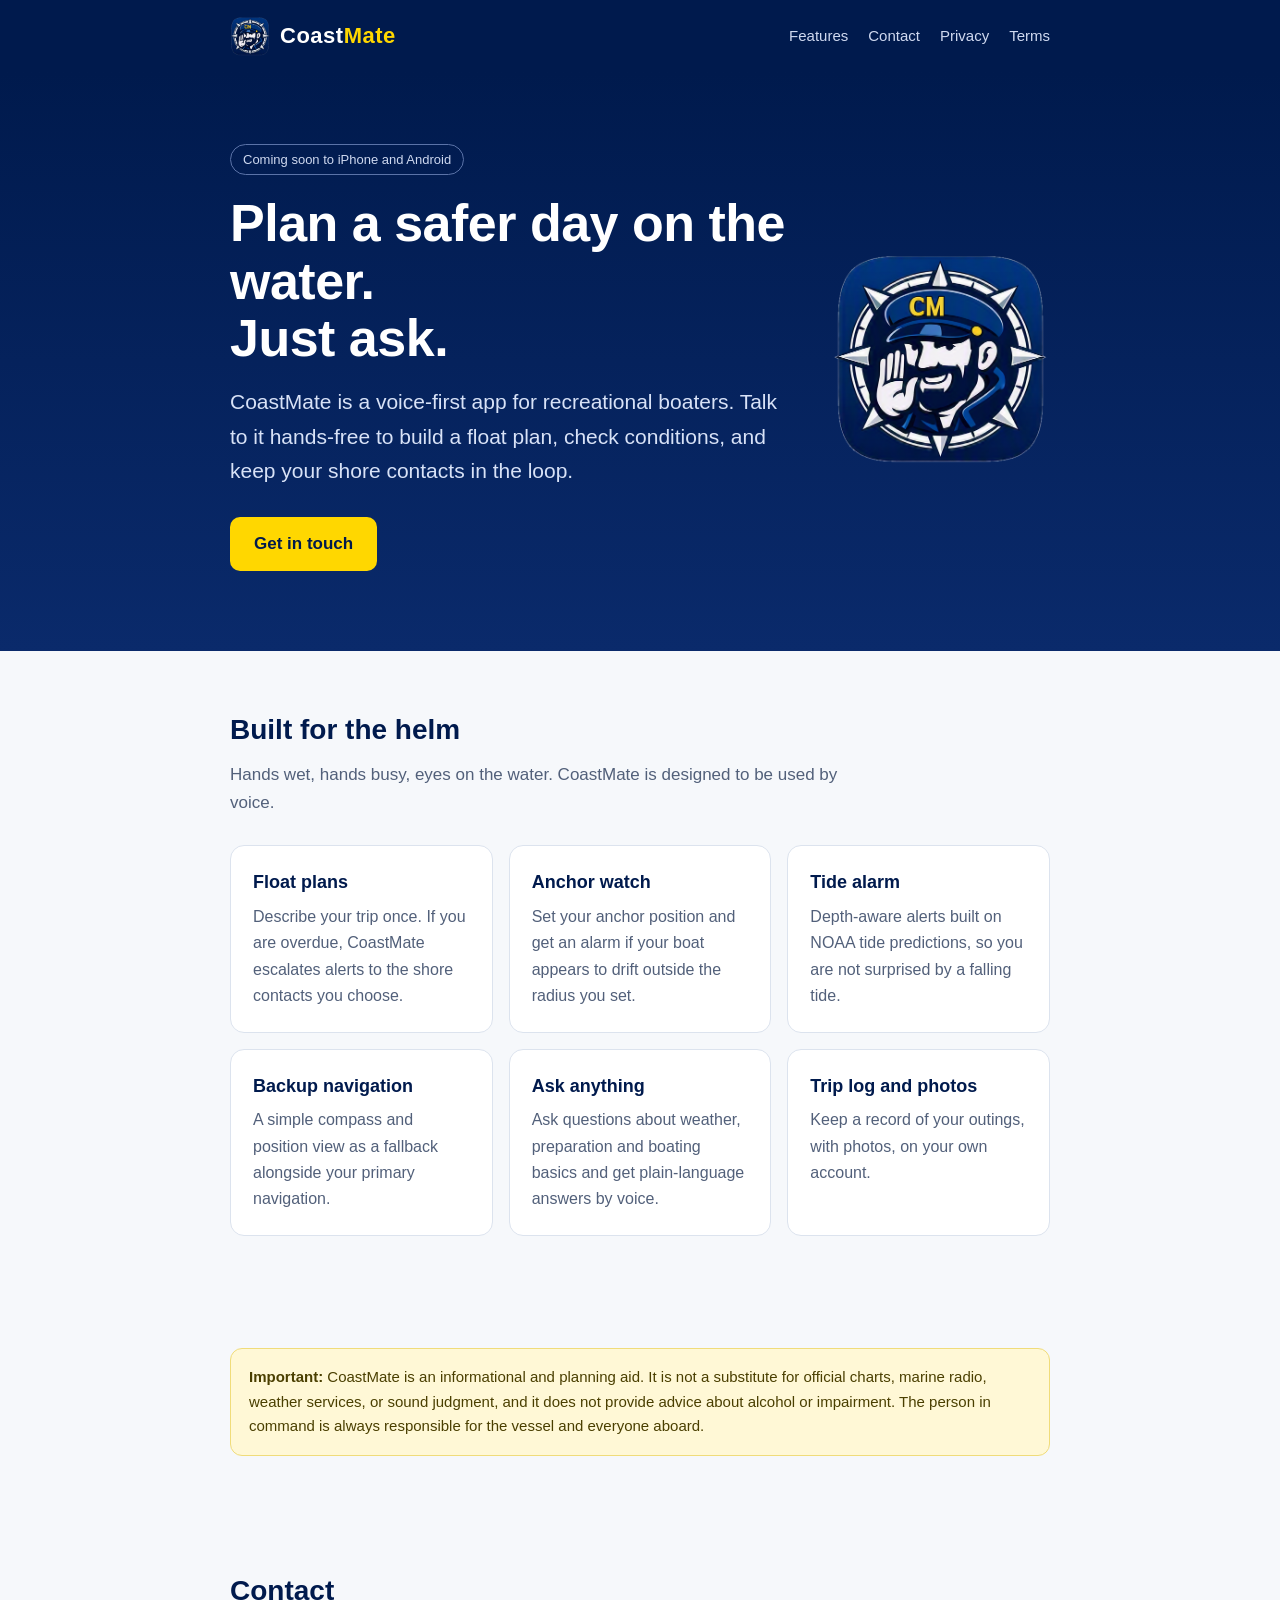
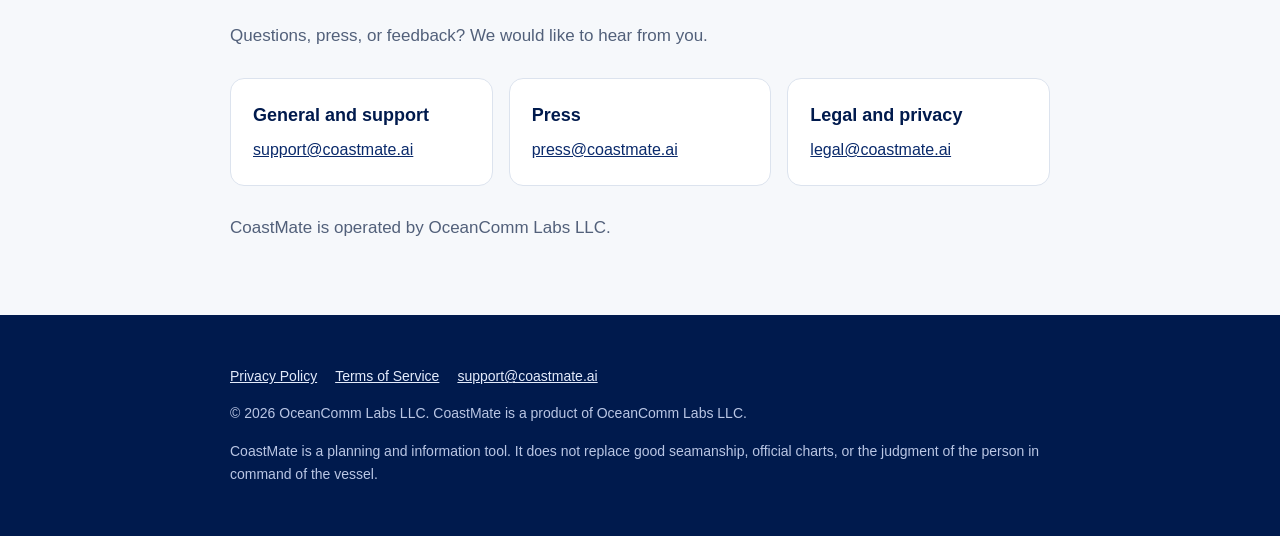
==== index.html @ 909f06a3 "Add files via upload" ====
<!doctype html>
<html lang="en"><head><meta charset="utf-8">
<meta name="viewport" content="width=device-width,initial-scale=1">
<title>CoastMate</title>
<meta name="description" content="CoastMate is a voice-first boating app that helps recreational boaters plan and manage a safer day on the water.">
<link rel="icon" type="image/png" href="favicon.png">
<link rel="apple-touch-icon" href="apple-touch-icon.png">
<link rel="stylesheet" href="style.css">
</head><body>
<header class="site"><div class="wrap">
<a class="brand" href="/"><img src="logo-icon.png" alt="" width="40" height="40"><b class="bt">Coast<span>Mate</span></b></a>
<nav><a href="/#features">Features</a><a href="/#contact">Contact</a><a href="/privacy.html">Privacy</a><a href="/terms.html">Terms</a></nav>
</div></header>

<div class="hero"><div class="wrap herogrid"><div>
<span class="badge">Coming soon to iPhone and Android</span>
<h1>Plan a safer day on the water.<br>Just ask.</h1>
<p>CoastMate is a voice-first app for recreational boaters. Talk to it hands-free to build a float plan, check conditions, and keep your shore contacts in the loop.</p>
<a class="btn" href="#contact">Get in touch</a>
</div><img class="herologo" src="logo-icon.png" alt="CoastMate logo" width="220" height="220"></div></div>

<section id="features"><div class="wrap">
<h2>Built for the helm</h2>
<p class="lead">Hands wet, hands busy, eyes on the water. CoastMate is designed to be used by voice.</p>
<div class="grid">
<div class="card"><h3>Float plans</h3><p>Describe your trip once. If you are overdue, CoastMate escalates alerts to the shore contacts you choose.</p></div>
<div class="card"><h3>Anchor watch</h3><p>Set your anchor position and get an alarm if your boat appears to drift outside the radius you set.</p></div>
<div class="card"><h3>Tide alarm</h3><p>Depth-aware alerts built on NOAA tide predictions, so you are not surprised by a falling tide.</p></div>
<div class="card"><h3>Backup navigation</h3><p>A simple compass and position view as a fallback alongside your primary navigation.</p></div>
<div class="card"><h3>Ask anything</h3><p>Ask questions about weather, preparation and boating basics and get plain-language answers by voice.</p></div>
<div class="card"><h3>Trip log and photos</h3><p>Keep a record of your outings, with photos, on your own account.</p></div>
</div>
</div></section>

<section><div class="wrap">
<div class="note"><strong>Important:</strong> CoastMate is an informational and planning aid. It is not a substitute for official charts, marine radio, weather services, or sound judgment, and it does not provide advice about alcohol or impairment. The person in command is always responsible for the vessel and everyone aboard.</div>
</div></section>

<section id="contact"><div class="wrap">
<h2>Contact</h2>
<p class="lead">Questions, press, or feedback? We would like to hear from you.</p>
<div class="grid">
<div class="card"><h3>General and support</h3><p><a href="mailto:support@coastmate.ai">support@coastmate.ai</a></p></div>
<div class="card"><h3>Press</h3><p><a href="mailto:press@coastmate.ai">press@coastmate.ai</a></p></div>
<div class="card"><h3>Legal and privacy</h3><p><a href="mailto:legal@coastmate.ai">legal@coastmate.ai</a></p></div>
</div>
<p style="margin-top:28px;color:#52607A">CoastMate is operated by OceanComm Labs LLC.</p>
</div></section>

<footer><div class="wrap">
<p class="links"><a href="/privacy.html">Privacy Policy</a><a href="/terms.html">Terms of Service</a><a href="mailto:support@coastmate.ai">support@coastmate.ai</a></p>
<p>&copy; 2026 OceanComm Labs LLC. CoastMate is a product of OceanComm Labs LLC.</p>
<p>CoastMate is a planning and information tool. It does not replace good seamanship, official charts, or the judgment of the person in command of the vessel.</p>
</div></footer>
</body></html>
---- style.css ----
:root{--navy:#001A4D;--navy2:#0A2A6B;--gold:#FFD700;--ink:#14213D;--muted:#52607A;--bg:#F6F8FB;--card:#fff;--line:#DCE3EE}
*{box-sizing:border-box}
html{-webkit-text-size-adjust:100%}
body{margin:0;font:17px/1.65 -apple-system,"Segoe UI",Roboto,Helvetica,Arial,sans-serif;color:var(--ink);background:var(--bg)}
a{color:var(--navy2)}
.wrap{max-width:860px;margin:0 auto;padding:0 20px}
header.site{background:var(--navy);color:#fff}
header.site .wrap{display:flex;align-items:center;justify-content:space-between;gap:16px;padding-top:16px;padding-bottom:16px;flex-wrap:wrap}
/* LOGO: replace the text inside .brand with <img src="logo.png" alt="CoastMate" height="36"> when the logo is ready */
.brand{display:flex;align-items:center;gap:10px;font-weight:800;font-size:22px;letter-spacing:.5px;color:#fff;text-decoration:none}
.brand span{color:var(--gold)}
nav a{color:#cfd9f0;text-decoration:none;margin-left:20px;font-size:15px}
nav a:hover{color:#fff}
.hero{background:linear-gradient(180deg,var(--navy) 0%,var(--navy2) 100%);color:#fff;padding:72px 0 80px}
.hero h1{font-size:clamp(32px,6vw,52px);line-height:1.1;margin:0 0 18px;letter-spacing:-.5px}
.hero p{font-size:clamp(18px,2.6vw,21px);max-width:640px;color:#d8e2f7;margin:0 0 28px}
.btn{display:inline-block;background:var(--gold);color:var(--navy);font-weight:700;padding:13px 24px;border-radius:10px;text-decoration:none}
.badge{display:inline-block;border:1px solid #5b73a8;color:#cfd9f0;border-radius:999px;padding:4px 12px;font-size:13px;margin-bottom:20px}
section{padding:56px 0}
h2{font-size:28px;margin:0 0 8px;color:var(--navy)}
.lead{color:var(--muted);margin:0 0 28px;max-width:640px}
.grid{display:grid;grid-template-columns:repeat(auto-fit,minmax(240px,1fr));gap:16px}
.card{background:var(--card);border:1px solid var(--line);border-radius:14px;padding:22px}
.card h3{margin:0 0 6px;font-size:18px;color:var(--navy)}
.card p{margin:0;color:var(--muted);font-size:16px}
.note{background:#fff8d6;border:1px solid #f0dc7a;border-radius:12px;padding:16px 18px;font-size:15px;color:#4a3f00}
footer{background:var(--navy);color:#b9c6e4;padding:36px 0;font-size:14px}
footer a{color:#e3ebfb}
footer .links a{margin-right:18px}
.doc{padding:44px 0 64px}
.doc h1{font-size:34px;margin:0 0 4px;color:var(--navy)}
.doc .meta{color:var(--muted);margin:0 0 28px}
.doc h2{font-size:21px;margin:34px 0 8px}
.doc ul{padding-left:22px}
.doc li{margin:4px 0}
@media (max-width:560px){nav a{margin:0 14px 0 0}.hero{padding:48px 0 56px}}

.brand img{border-radius:9px}
.herogrid{display:flex;align-items:center;justify-content:space-between;gap:32px}
.herologo{width:220px;height:220px;flex:none;border-radius:44px}
@media (max-width:700px){.herogrid{flex-direction:column-reverse;align-items:flex-start}.herologo{width:120px;height:120px;border-radius:26px}}
.bt{font-weight:800}
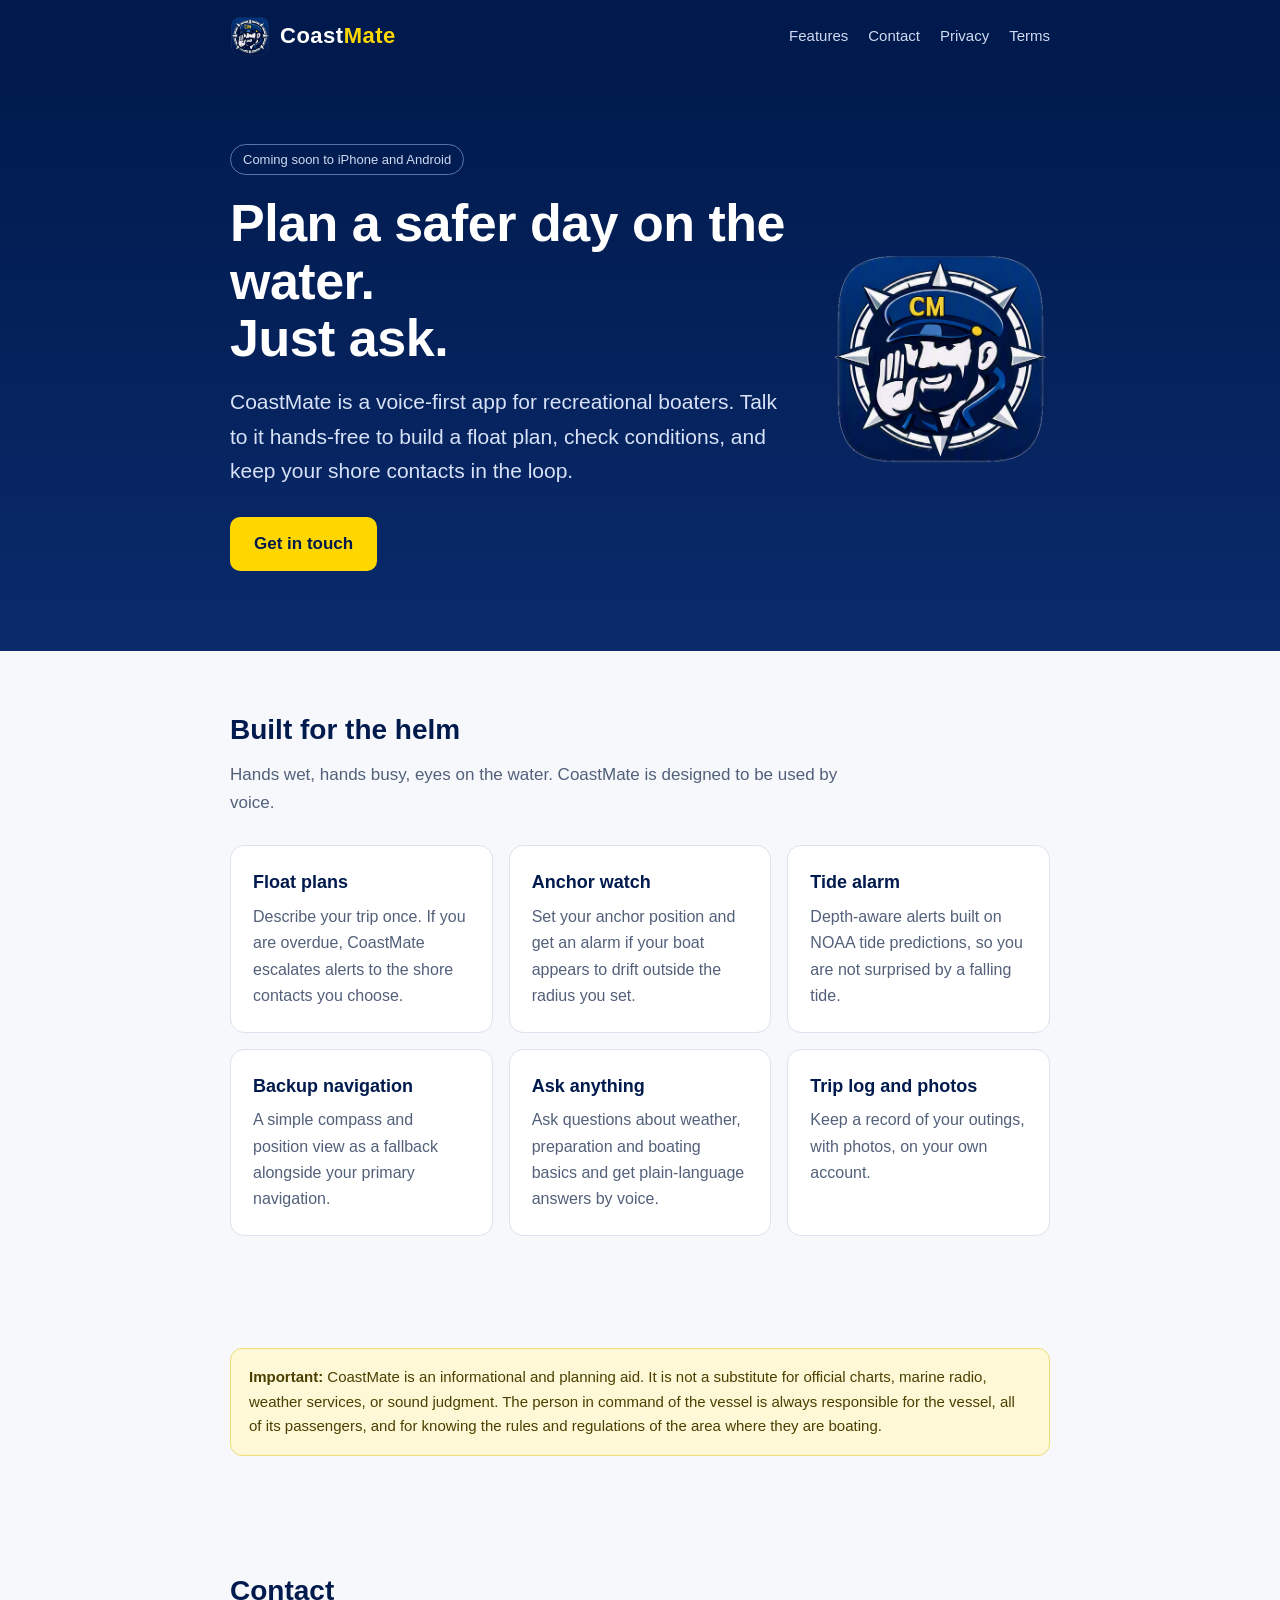
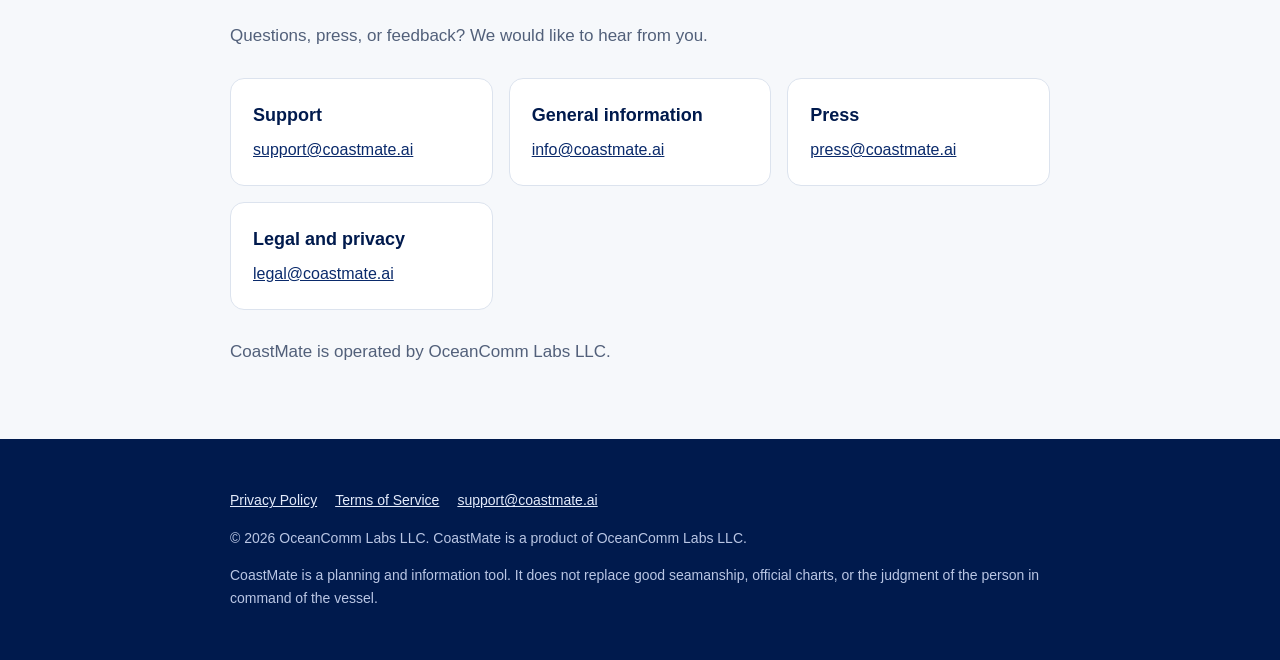
==== commit 74ec5722: "Add files via upload" ====
--- a/index.html
+++ b/index.html
@@ -33,14 +33,15 @@
 </div></section>
 
 <section><div class="wrap">
-<div class="note"><strong>Important:</strong> CoastMate is an informational and planning aid. It is not a substitute for official charts, marine radio, weather services, or sound judgment, and it does not provide advice about alcohol or impairment. The person in command is always responsible for the vessel and everyone aboard.</div>
+<div class="note"><strong>Important:</strong> CoastMate is an informational and planning aid. It is not a substitute for official charts, marine radio, weather services, or sound judgment. The person in command of the vessel is always responsible for the vessel, all of its passengers, and for knowing the rules and regulations of the area where they are boating.</div>
 </div></section>
 
 <section id="contact"><div class="wrap">
 <h2>Contact</h2>
 <p class="lead">Questions, press, or feedback? We would like to hear from you.</p>
 <div class="grid">
-<div class="card"><h3>General and support</h3><p><a href="mailto:support@coastmate.ai">support@coastmate.ai</a></p></div>
+<div class="card"><h3>Support</h3><p><a href="mailto:support@coastmate.ai">support@coastmate.ai</a></p></div>
+<div class="card"><h3>General information</h3><p><a href="mailto:info@coastmate.ai">info@coastmate.ai</a></p></div>
 <div class="card"><h3>Press</h3><p><a href="mailto:press@coastmate.ai">press@coastmate.ai</a></p></div>
 <div class="card"><h3>Legal and privacy</h3><p><a href="mailto:legal@coastmate.ai">legal@coastmate.ai</a></p></div>
 </div>
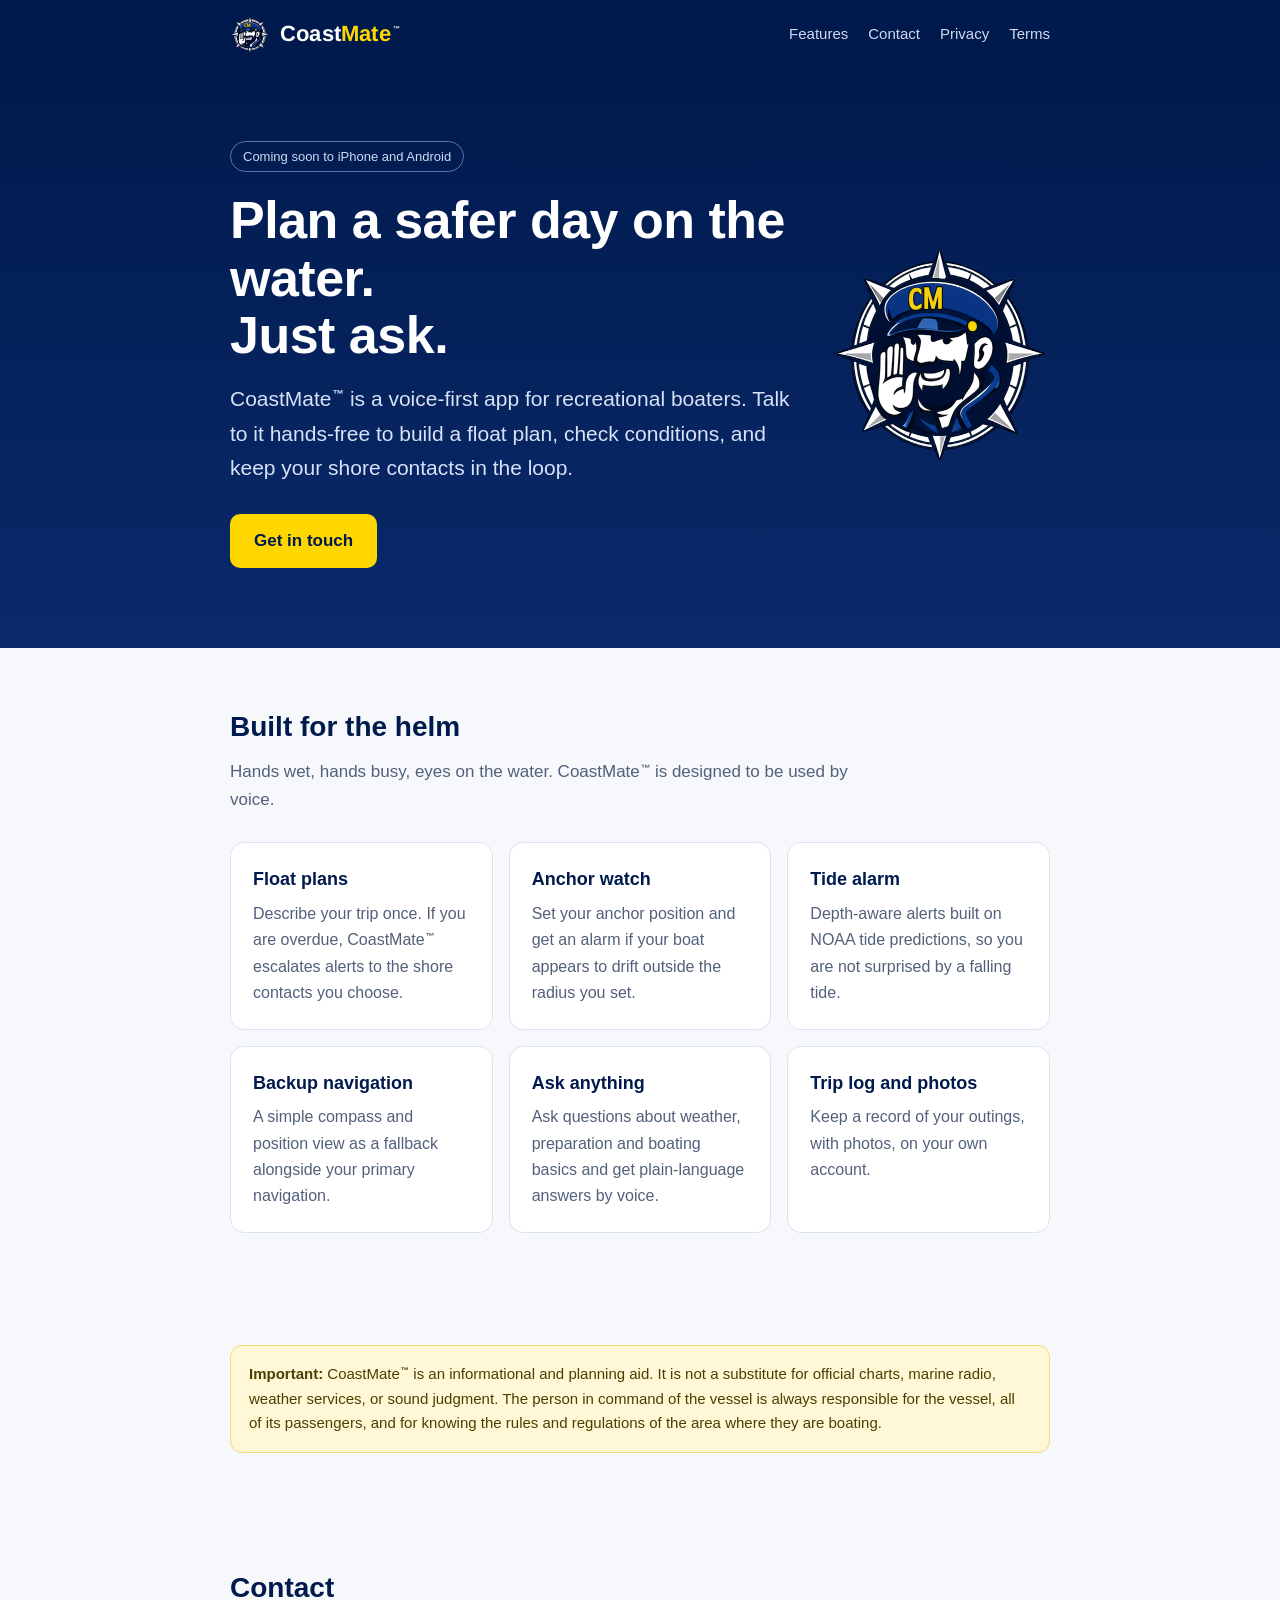
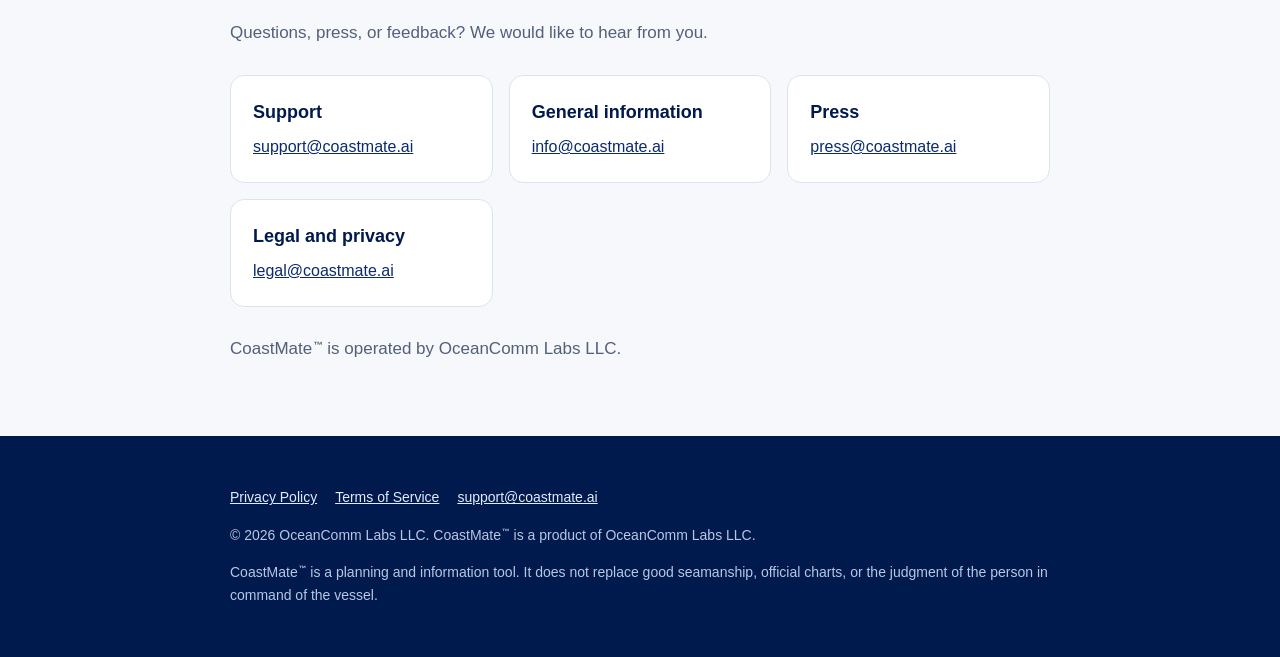
==== commit 1b67aee4: "Home page: Arimo Bold wordmark with the TM mark, TM after every written CoastMate, clean emblem inst" ====
--- a/index.html
+++ b/index.html
@@ -1,29 +1,37 @@
 <!doctype html>
 <html lang="en"><head><meta charset="utf-8">
 <meta name="viewport" content="width=device-width,initial-scale=1">
-<title>CoastMate</title>
+<title>CoastMate&#8482;</title>
 <meta name="description" content="CoastMate is a voice-first boating app that helps recreational boaters plan and manage a safer day on the water.">
 <link rel="icon" type="image/png" href="favicon.png">
 <link rel="apple-touch-icon" href="apple-touch-icon.png">
 <link rel="stylesheet" href="style.css">
+<style>
+@font-face { font-family: "Arimo"; src: url("assets/fonts/Arimo-Bold-latin.woff2") format("woff2"); font-weight: 700; font-style: normal; font-display: swap; }
+.brand .wordmark { font-family: "Arimo", Arial, Helvetica, sans-serif; font-weight: 700; letter-spacing: 0.2px; color: #ffffff; }
+.brand .wordmark .mate { color: #ffd700; }
+.brand .wordmark .wm-mark { font-size: 0.32em; font-weight: 700; line-height: 0; position: relative; top: -1.52em; margin-left: 2px; color: #ffffff; }
+.brand img, .herologo { border-radius: 0; }
+sup.tm { font-size: 0.55em; font-weight: 600; line-height: 0; margin-left: 1px; }
+</style>
 </head><body>
 <header class="site"><div class="wrap">
-<a class="brand" href="/"><img src="logo-icon.png" alt="" width="40" height="40"><b class="bt">Coast<span>Mate</span></b></a>
+<a class="brand" href="/"><img src="assets/emblem.png" alt="" width="40" height="37"><span class="wordmark" role="img" aria-label="CoastMate">Coast<span class="mate">Mate</span><span class="wm-mark" aria-hidden="true">&#8482;</span></span></a>
 <nav><a href="/#features">Features</a><a href="/#contact">Contact</a><a href="/privacy.html">Privacy</a><a href="/terms.html">Terms</a></nav>
 </div></header>
 
 <div class="hero"><div class="wrap herogrid"><div>
 <span class="badge">Coming soon to iPhone and Android</span>
 <h1>Plan a safer day on the water.<br>Just ask.</h1>
-<p>CoastMate is a voice-first app for recreational boaters. Talk to it hands-free to build a float plan, check conditions, and keep your shore contacts in the loop.</p>
+<p>CoastMate<sup class="tm">&#8482;</sup> is a voice-first app for recreational boaters. Talk to it hands-free to build a float plan, check conditions, and keep your shore contacts in the loop.</p>
 <a class="btn" href="#contact">Get in touch</a>
-</div><img class="herologo" src="logo-icon.png" alt="CoastMate logo" width="220" height="220"></div></div>
+</div><img class="herologo" src="assets/emblem-hero.png" alt="CoastMate logo" width="220" height="203"></div></div>
 
 <section id="features"><div class="wrap">
 <h2>Built for the helm</h2>
-<p class="lead">Hands wet, hands busy, eyes on the water. CoastMate is designed to be used by voice.</p>
+<p class="lead">Hands wet, hands busy, eyes on the water. CoastMate<sup class="tm">&#8482;</sup> is designed to be used by voice.</p>
 <div class="grid">
-<div class="card"><h3>Float plans</h3><p>Describe your trip once. If you are overdue, CoastMate escalates alerts to the shore contacts you choose.</p></div>
+<div class="card"><h3>Float plans</h3><p>Describe your trip once. If you are overdue, CoastMate<sup class="tm">&#8482;</sup> escalates alerts to the shore contacts you choose.</p></div>
 <div class="card"><h3>Anchor watch</h3><p>Set your anchor position and get an alarm if your boat appears to drift outside the radius you set.</p></div>
 <div class="card"><h3>Tide alarm</h3><p>Depth-aware alerts built on NOAA tide predictions, so you are not surprised by a falling tide.</p></div>
 <div class="card"><h3>Backup navigation</h3><p>A simple compass and position view as a fallback alongside your primary navigation.</p></div>
@@ -33,7 +41,7 @@
 </div></section>
 
 <section><div class="wrap">
-<div class="note"><strong>Important:</strong> CoastMate is an informational and planning aid. It is not a substitute for official charts, marine radio, weather services, or sound judgment. The person in command of the vessel is always responsible for the vessel, all of its passengers, and for knowing the rules and regulations of the area where they are boating.</div>
+<div class="note"><strong>Important:</strong> CoastMate<sup class="tm">&#8482;</sup> is an informational and planning aid. It is not a substitute for official charts, marine radio, weather services, or sound judgment. The person in command of the vessel is always responsible for the vessel, all of its passengers, and for knowing the rules and regulations of the area where they are boating.</div>
 </div></section>
 
 <section id="contact"><div class="wrap">
@@ -45,12 +53,12 @@
 <div class="card"><h3>Press</h3><p><a href="mailto:press@coastmate.ai">press@coastmate.ai</a></p></div>
 <div class="card"><h3>Legal and privacy</h3><p><a href="mailto:legal@coastmate.ai">legal@coastmate.ai</a></p></div>
 </div>
-<p style="margin-top:28px;color:#52607A">CoastMate is operated by OceanComm Labs LLC.</p>
+<p style="margin-top:28px;color:#52607A">CoastMate<sup class="tm">&#8482;</sup> is operated by OceanComm Labs LLC.</p>
 </div></section>
 
 <footer><div class="wrap">
 <p class="links"><a href="/privacy.html">Privacy Policy</a><a href="/terms.html">Terms of Service</a><a href="mailto:support@coastmate.ai">support@coastmate.ai</a></p>
-<p>&copy; 2026 OceanComm Labs LLC. CoastMate is a product of OceanComm Labs LLC.</p>
-<p>CoastMate is a planning and information tool. It does not replace good seamanship, official charts, or the judgment of the person in command of the vessel.</p>
+<p>&copy; 2026 OceanComm Labs LLC. CoastMate<sup class="tm">&#8482;</sup> is a product of OceanComm Labs LLC.</p>
+<p>CoastMate<sup class="tm">&#8482;</sup> is a planning and information tool. It does not replace good seamanship, official charts, or the judgment of the person in command of the vessel.</p>
 </div></footer>
 </body></html>
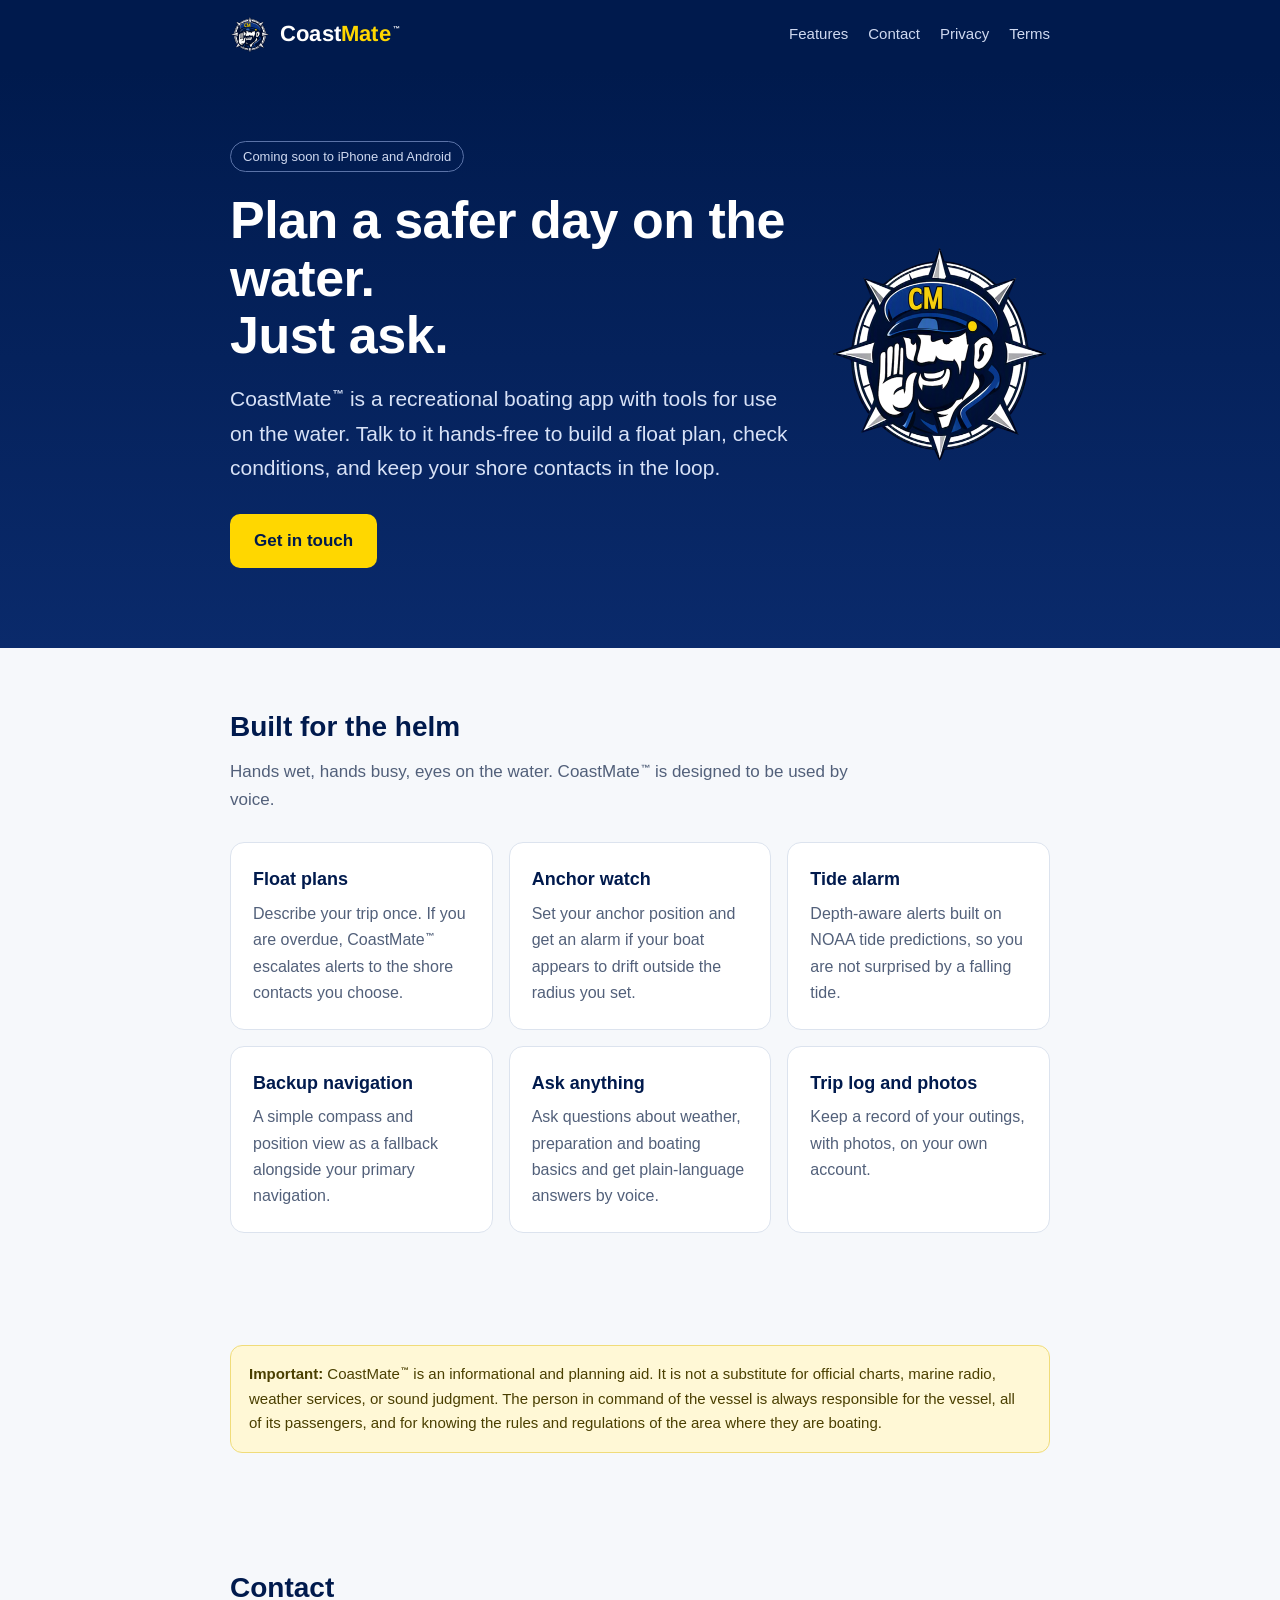
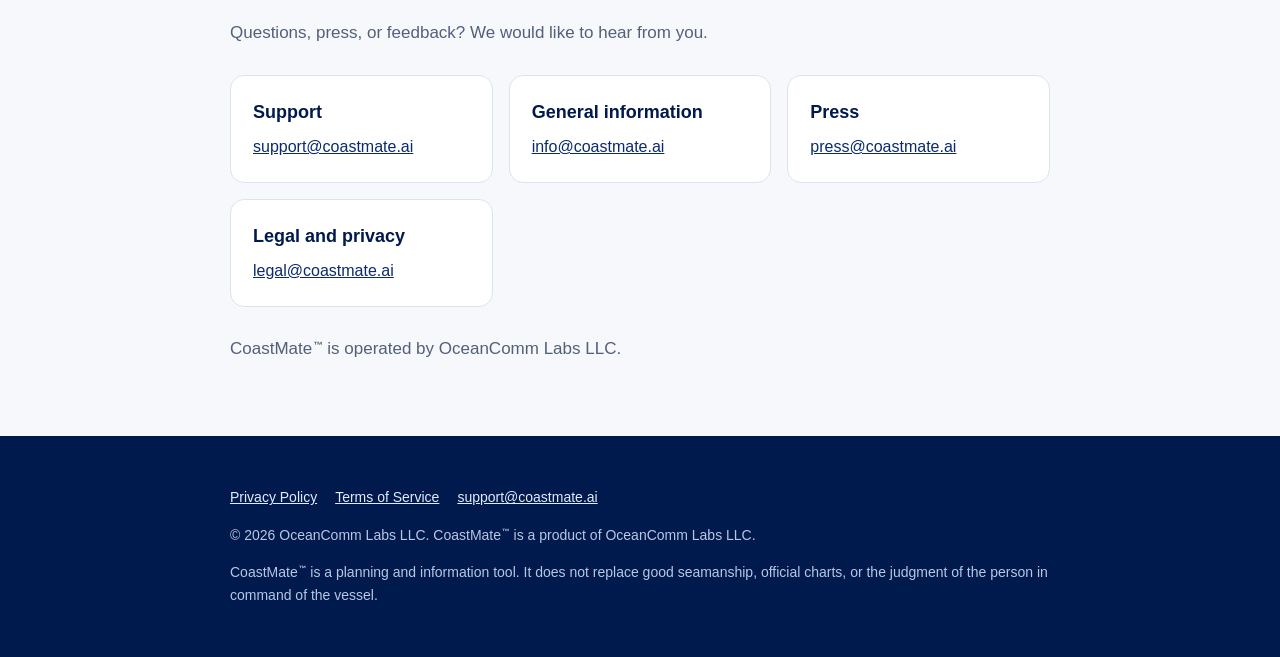
==== commit 4e657a85: "Text opt-in proof, all-clear wording, footer lines" ====
--- a/index.html
+++ b/index.html
@@ -2,7 +2,7 @@
 <html lang="en"><head><meta charset="utf-8">
 <meta name="viewport" content="width=device-width,initial-scale=1">
 <title>CoastMate&#8482;</title>
-<meta name="description" content="CoastMate is a voice-first boating app that helps recreational boaters plan and manage a safer day on the water.">
+<meta name="description" content="CoastMate is a recreational boating app with tools for use on the water. Plan your trip, check conditions and keep your shore contacts in the loop.">
 <link rel="icon" type="image/png" href="favicon.png">
 <link rel="apple-touch-icon" href="apple-touch-icon.png">
 <link rel="stylesheet" href="style.css">
@@ -23,7 +23,7 @@
 <div class="hero"><div class="wrap herogrid"><div>
 <span class="badge">Coming soon to iPhone and Android</span>
 <h1>Plan a safer day on the water.<br>Just ask.</h1>
-<p>CoastMate<sup class="tm">&#8482;</sup> is a voice-first app for recreational boaters. Talk to it hands-free to build a float plan, check conditions, and keep your shore contacts in the loop.</p>
+<p>CoastMate<sup class="tm">&#8482;</sup> is a recreational boating app with tools for use on the water. Talk to it hands-free to build a float plan, check conditions, and keep your shore contacts in the loop.</p>
 <a class="btn" href="#contact">Get in touch</a>
 </div><img class="herologo" src="assets/emblem-hero.png" alt="CoastMate logo" width="220" height="203"></div></div>
 
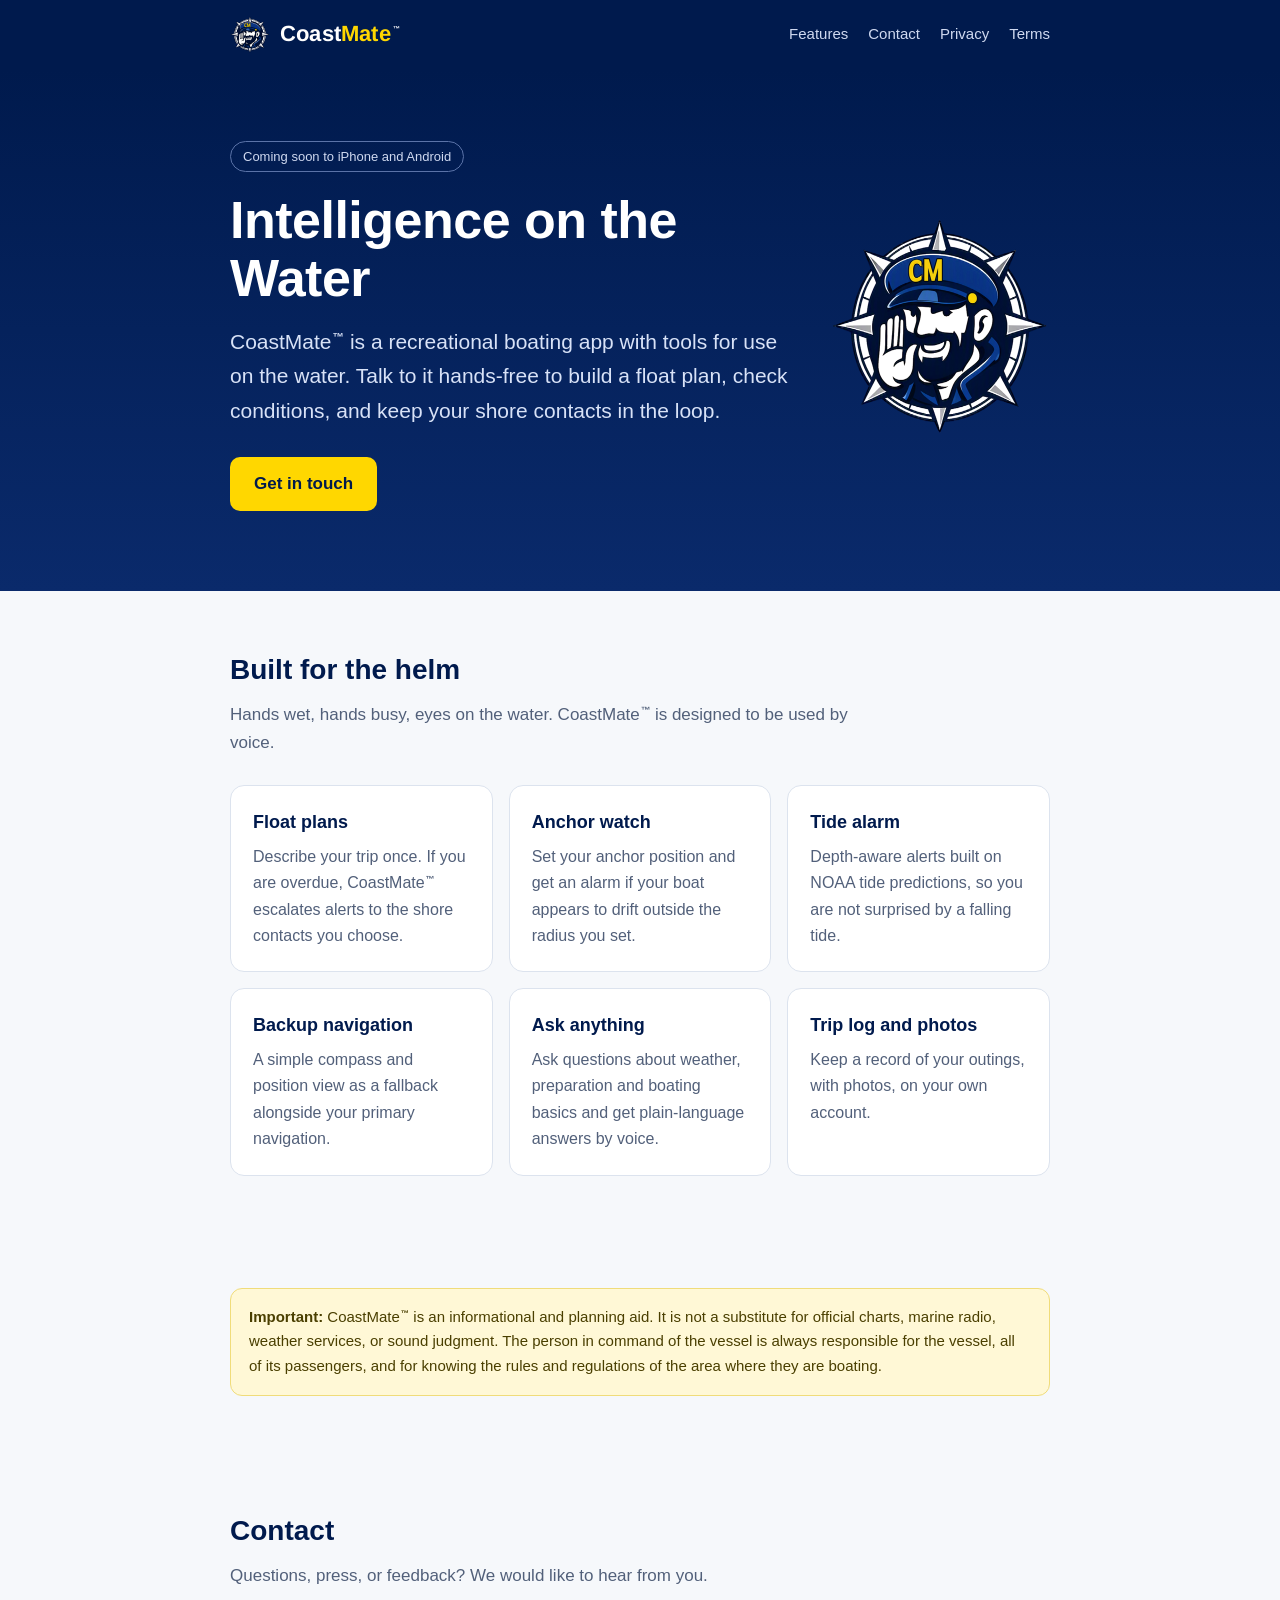
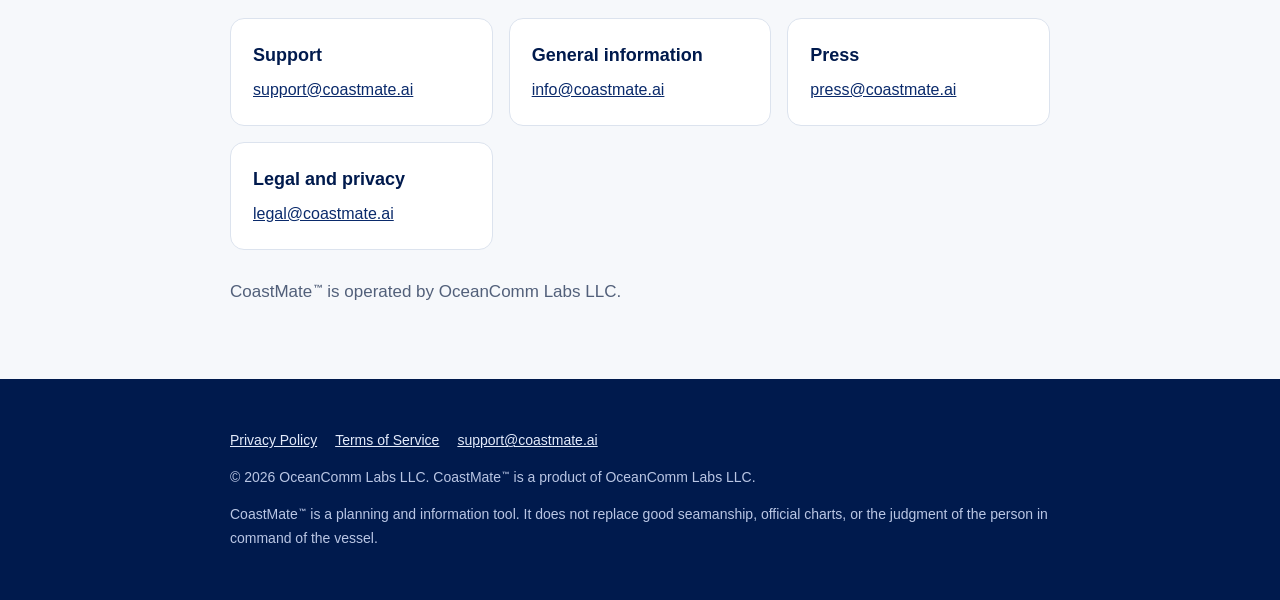
==== commit 1dce96f3: "Change home page headline to Intelligence on the Water Co-Authored-By: Claude Sonnet 5.5 <noreply@an" ====
--- a/index.html
+++ b/index.html
@@ -2,6 +2,7 @@
 <html lang="en"><head><meta charset="utf-8">
 <meta name="viewport" content="width=device-width,initial-scale=1">
 <title>CoastMate&#8482;</title>
+<link rel="canonical" href="https://coastmate.ai/">
 <meta name="description" content="CoastMate is a recreational boating app with tools for use on the water. Plan your trip, check conditions and keep your shore contacts in the loop.">
 <link rel="icon" type="image/png" href="favicon.png">
 <link rel="apple-touch-icon" href="apple-touch-icon.png">
@@ -22,7 +23,7 @@
 
 <div class="hero"><div class="wrap herogrid"><div>
 <span class="badge">Coming soon to iPhone and Android</span>
-<h1>Plan a safer day on the water.<br>Just ask.</h1>
+<h1>Intelligence on the Water</h1>
 <p>CoastMate<sup class="tm">&#8482;</sup> is a recreational boating app with tools for use on the water. Talk to it hands-free to build a float plan, check conditions, and keep your shore contacts in the loop.</p>
 <a class="btn" href="#contact">Get in touch</a>
 </div><img class="herologo" src="assets/emblem-hero.png" alt="CoastMate logo" width="220" height="203"></div></div>
